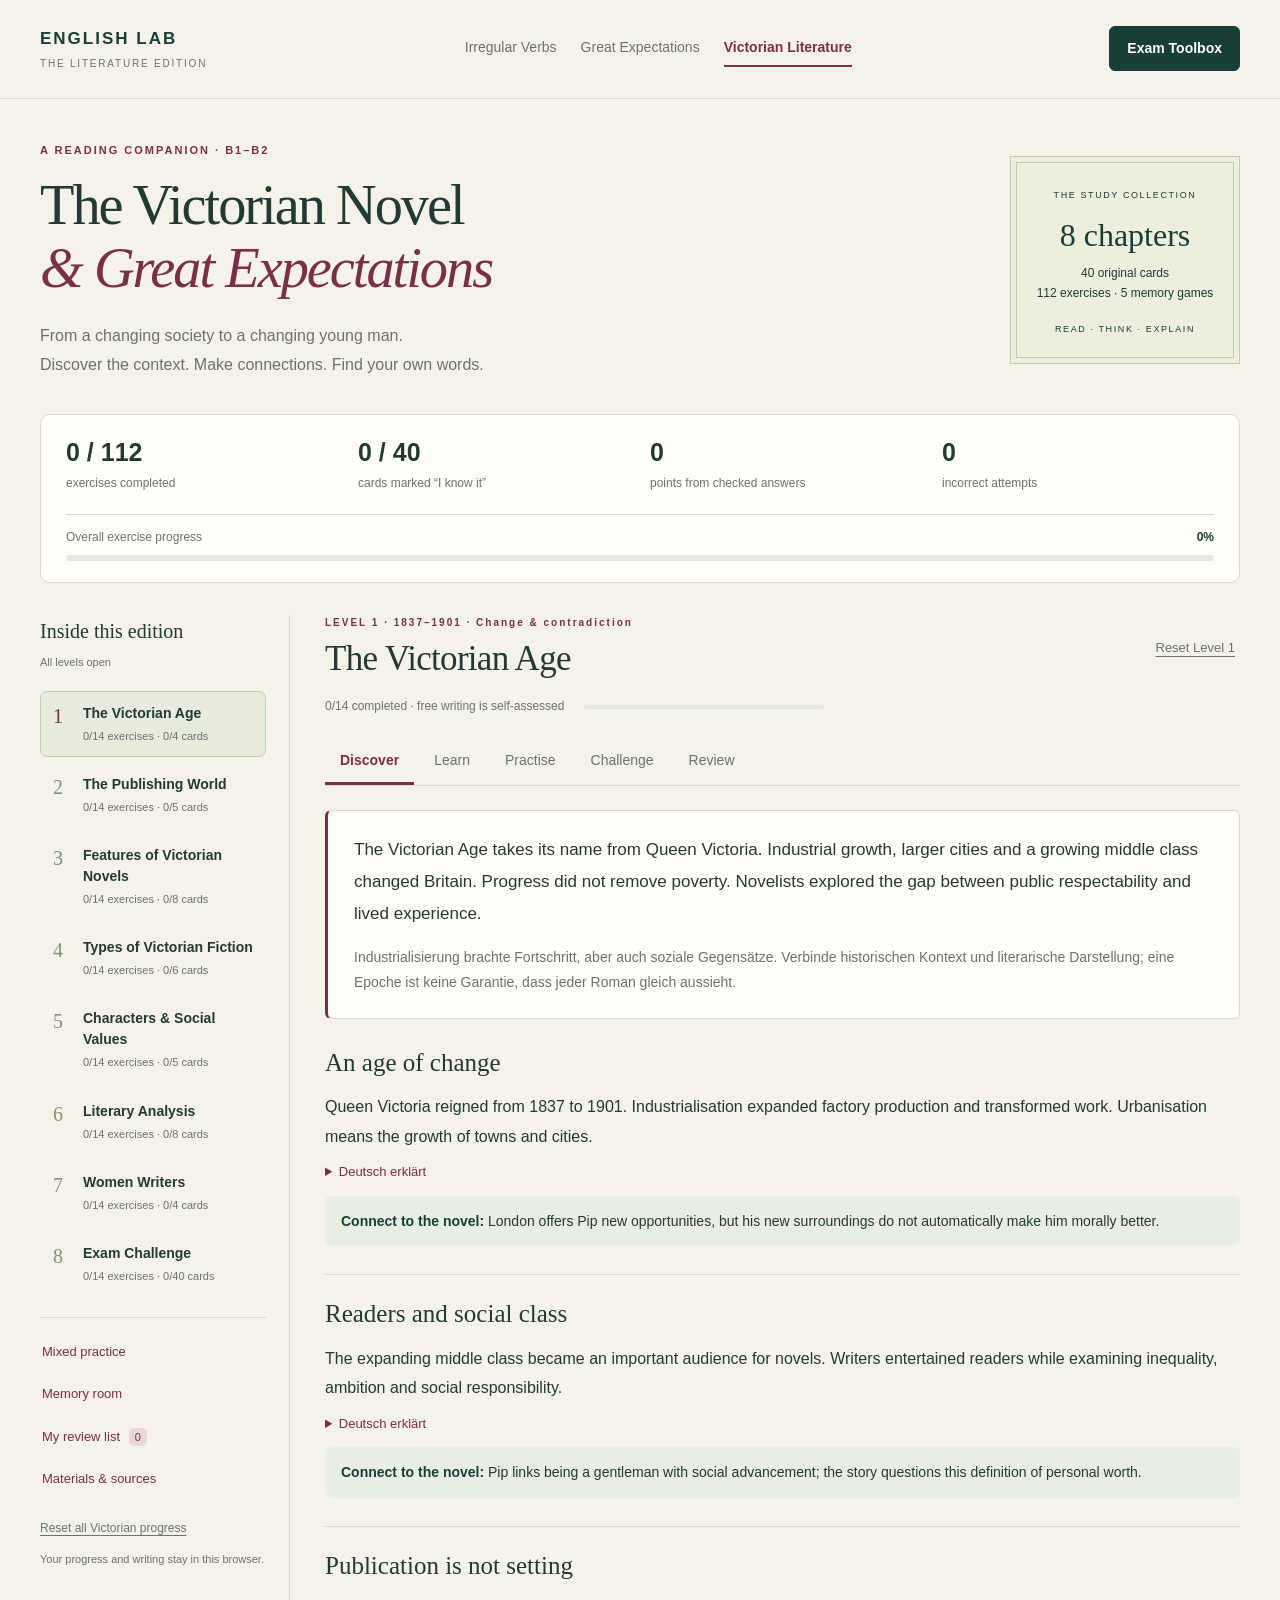
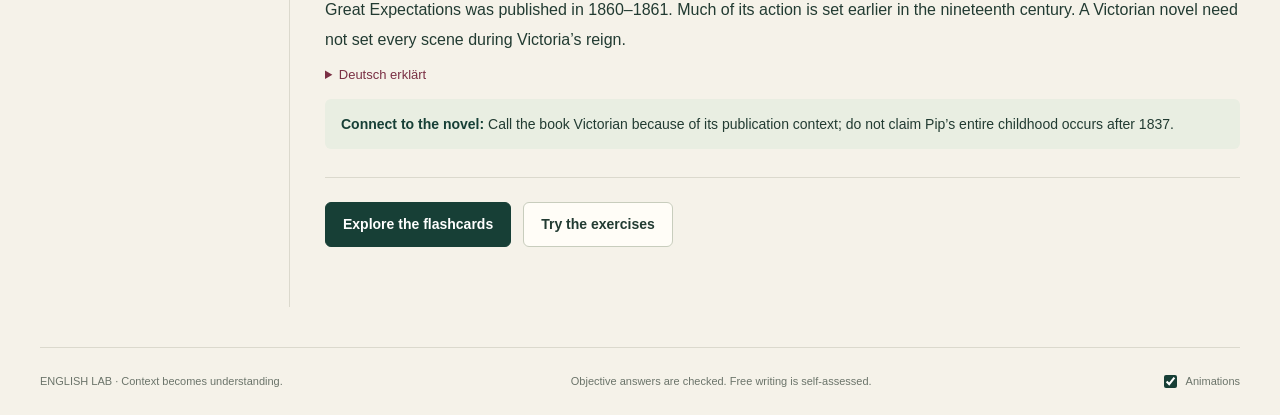
==== victorian/index.html @ fc2a8571 "Add Victorian literature chapter with original cards and 112 exam exercises" ====
<!doctype html>
<html lang="en"><head><meta charset="utf-8"><meta name="viewport" content="width=device-width,initial-scale=1"><meta name="theme-color" content="#173f36"><meta name="description" content="Eight interactive chapters on Victorian literature and Great Expectations: 40 supplied flashcards, 112 varied exercises, five memory games and an English exam toolbox."><title>The Victorian Novel & Great Expectations · English Lab</title><link rel="stylesheet" href="style.css?v=1"><script defer src="data/content.js?v=1"></script><script defer src="app.js?v=1"></script></head>
<body><header class="masthead"><a class="brand" href="../">ENGLISH LAB<span>THE LITERATURE EDITION</span></a><nav aria-label="Learning chapters"><a href="../">Irregular Verbs</a><a href="../great-expectations.html">Great Expectations</a><a href="./" aria-current="page">Victorian Literature</a></nav><button class="toolbox-button" data-action="toolbox">Exam Toolbox</button></header>
<main><section class="hero"><div><p class="eyebrow">A READING COMPANION · B1–B2</p><h1>The Victorian Novel<br><em>&amp; Great Expectations</em></h1><p class="lead">From a changing society to a changing young man.<br>Discover the context. Make connections. Find your own words.</p></div><div class="edition-stamp" aria-label="8 levels, 40 flashcards, 112 exercises"><span>THE STUDY COLLECTION</span><strong>8 chapters</strong><p>40 original cards<br>112 exercises · 5 memory games</p><span>READ · THINK · EXPLAIN</span></div></section>
<section class="dashboard" aria-label="Your learning progress"><div><strong id="total-complete">0 / 112</strong><span>exercises completed</span></div><div><strong id="known-cards">0 / 40</strong><span>cards marked “I know it”</span></div><div><strong id="points">0</strong><span>points from checked answers</span></div><div><strong id="mistakes">0</strong><span>incorrect attempts</span></div><div class="overall"><div><label for="overall-progress">Overall exercise progress</label><b id="overall-percent">0%</b></div><progress id="overall-progress" max="112" value="0">0 of 112</progress></div></section>
<div class="study-layout"><aside class="contents"><div class="contents-title"><h2>Inside this edition</h2><span>All levels open</span></div><div id="level-nav"></div><div class="side-actions"><button data-action="mixed">Mixed practice</button><button data-action="memory">Memory room</button><button data-action="review-all">My review list <span id="review-count">0</span></button><button data-action="sources">Materials & sources</button></div><button class="reset-link" data-action="reset-all">Reset all Victorian progress</button><p id="storage-note">Your progress and writing stay in this browser.</p></aside>
<section class="study-main" aria-label="Current learning activity"><div class="study-heading"><div><p id="level-kicker" class="eyebrow"></p><h2 id="level-title" tabindex="-1"></h2></div><button data-action="reset-level" id="reset-level" class="quiet">Reset this level</button></div><div class="level-progress"><span id="level-progress-text"></span><progress id="level-progress" max="14" value="0">0 of 14</progress></div><nav id="stage-nav" class="stages" aria-label="Learning steps"><button data-stage="discover">Discover</button><button data-stage="learn">Learn</button><button data-stage="practise">Practise</button><button data-stage="challenge">Challenge</button><button data-stage="review">Review</button></nav><div id="content"></div><p id="notice" class="notice" role="status" aria-live="polite"></p></section></div>
<footer><span>ENGLISH LAB · Context becomes understanding.</span><span>Objective answers are checked. Free writing is self-assessed.</span><label><input type="checkbox" id="animations" checked> Animations</label></footer></main>
<dialog id="toolbox-dialog" aria-labelledby="toolbox-title"><div class="dialog-top"><div><p class="eyebrow">YOUR ENGLISH EXAM TOOLBOX</p><h2 id="toolbox-title">Words to build on.</h2></div><button class="secondary" data-action="close-toolbox" autofocus>Back to learning</button></div><p>Use these starting points, then add your own evidence and explanation.</p><div id="toolbox-content"></div></dialog>
<dialog id="sources-dialog" aria-labelledby="sources-title"><div class="dialog-top"><h2 id="sources-title">Materials &amp; sources</h2><button class="secondary" data-action="close-sources" autofocus>Close</button></div><div id="sources-content"></div></dialog>
<dialog id="reset-dialog" aria-labelledby="reset-title" aria-describedby="reset-description"><h2 id="reset-title">Reset progress?</h2><p id="reset-description"></p><div class="dialog-actions"><button class="secondary" data-action="cancel-reset" autofocus>Keep learning</button><button class="danger" data-action="confirm-reset">Reset</button></div></dialog><div id="particles" aria-hidden="true"></div><noscript><p class="noscript">Please enable JavaScript to use the flashcards and exercises.</p></noscript></body></html>
---- victorian/style.css ----
:root{--ink:#223b32;--green:#173f36;--wine:#7a3044;--muted:#6b746a;--paper:#fffdf7;--ground:#f5f2e9;--line:#dbd9cd;--gold:#b68a52;--good:#2b6c4e;--bad:#9c3e50}*{box-sizing:border-box}body{margin:0;background:var(--ground);color:var(--ink);font:16px/1.65 -apple-system,BlinkMacSystemFont,'Segoe UI',sans-serif}button,input,select,textarea{font:inherit}button,summary{cursor:pointer}button{transition:background .15s,transform .15s}button:disabled{cursor:default;opacity:.5}button:hover:not(:disabled){filter:brightness(.96)}a{color:var(--wine)}button:focus-visible,a:focus-visible,summary:focus-visible{outline:3px solid #bf8b51;outline-offset:4px}input:focus,textarea:focus,select:focus{outline:2px solid #719b84;outline-offset:2px}[hidden]{display:none!important}.masthead{max-width:1440px;padding:25px 40px;margin:auto;display:flex;align-items:center;justify-content:space-between;gap:22px;border-bottom:1px solid var(--line)}.brand{text-decoration:none;color:var(--green);font-weight:850;font-size:17px;letter-spacing:2px}.brand span{display:block;font-size:10px;font-weight:500;letter-spacing:1.8px;margin-top:3px;color:var(--muted)}.masthead nav{display:flex;gap:24px;flex-wrap:wrap;font-size:13px}.masthead nav a{color:var(--muted);text-decoration:none;padding:6px 0}.masthead nav a[aria-current]{color:var(--wine);border-bottom:2px solid var(--wine);font-weight:650}.toolbox-button,.primary,.secondary,.danger{border-radius:6px;padding:11px 17px;font-size:14px;font-weight:650;line-height:1.5}.toolbox-button,.primary{background:var(--green);color:#fff;border:1px solid var(--green)}.toolbox-button{white-space:nowrap}.secondary{background:var(--paper);border:1px solid #c8cdbd;color:var(--ink)}.danger{background:var(--wine);border:1px solid var(--wine);color:white}.quiet{background:none;border:0;color:var(--muted);font-size:13px;padding:5px;text-decoration:underline;text-underline-offset:4px}main{max-width:1440px;padding:0 40px;margin:auto}.hero{display:flex;justify-content:space-between;align-items:center;gap:35px;padding:42px 0 35px}.eyebrow{font-size:11px;letter-spacing:2px;font-weight:750;margin:0 0 15px;color:var(--wine)}h1,h2,h3{font-family:Georgia,'Times New Roman',serif;font-weight:400}h1{font-size:clamp(42px,4.4vw,64px);letter-spacing:-2px;line-height:1.12;margin:0}h1 em{color:var(--wine);font-weight:400}.lead{color:var(--muted);font-size:16px;line-height:1.8;margin:22px 0 0}.edition-stamp{width:230px;flex-shrink:0;text-align:center;border:1px solid #c3c8b7;outline:1px solid #c3c8b7;outline-offset:-7px;padding:23px 15px;color:var(--green);background:#eeeede}.edition-stamp>span{font-size:9px;letter-spacing:1.6px}.edition-stamp strong{font-family:Georgia,serif;display:block;font-size:32px;font-weight:400;line-height:1.2;margin:10px 0}.edition-stamp p{font-size:12px;margin:10px 0}.dashboard{display:grid;grid-template-columns:repeat(4,1fr);gap:20px;background:var(--paper);border:1px solid var(--line);padding:21px 25px;border-radius:10px;margin-bottom:32px}.dashboard>div{display:flex;flex-direction:column}.dashboard strong{font-size:25px;line-height:1.3}.dashboard span{font-size:12px;color:var(--muted);margin-top:5px}.dashboard .overall{grid-column:1/-1;border-top:1px solid var(--line);padding-top:13px;gap:7px}.overall>div{display:flex;justify-content:space-between;font-size:12px;color:var(--muted)}.overall b{color:var(--green)}progress{appearance:none;width:100%;height:6px;border:0;border-radius:20px;overflow:hidden;background:#e6e7dd}progress::-webkit-progress-bar{background:#e6e7dd}progress::-webkit-progress-value{background:#51755d}progress::-moz-progress-bar{background:#51755d}.study-layout{display:grid;grid-template-columns:250px minmax(0,1fr);gap:35px}.contents{border-right:1px solid var(--line);padding-right:23px}.contents-title{margin-bottom:17px}.contents-title h2{font-size:20px;margin:0}.contents-title>span{font-size:11px;color:var(--muted)}#level-nav{display:flex;flex-direction:column;gap:5px}.level-button{border:1px solid transparent;background:transparent;border-radius:7px;padding:11px 12px;color:var(--ink);text-align:left;display:flex;gap:10px;align-items:start}.level-button .number{font-family:Georgia,serif;font-size:20px;color:#83927c;min-width:20px;line-height:1.3}.level-button .name{font-size:13px;line-height:1.5;font-weight:600;display:block}.level-button small{display:block;font-size:11px;color:var(--muted);font-weight:400;margin-top:3px}.level-button[aria-current]{border-color:#c1cbb9;background:#e7ecdf}.level-button[aria-current] .number{color:var(--wine)}.side-actions{border-top:1px solid var(--line);margin:20px 0 0;padding-top:16px;display:flex;flex-direction:column;gap:7px}.side-actions button{border:0;background:none;text-align:left;padding:7px 2px;color:var(--wine);font-size:13px}.side-actions span{display:inline-block;background:#ead8d8;padding:0 6px;border-radius:5px;font-size:11px;margin-left:5px}.reset-link{border:0;background:none;color:var(--muted);text-decoration:underline;text-underline-offset:3px;font-size:12px;padding:22px 0 0}#storage-note{font-size:11px;color:var(--muted);line-height:1.7;margin:10px 0}.study-heading{display:flex;justify-content:space-between;align-items:center;gap:15px}.study-heading .eyebrow{margin:0 0 6px;font-size:10px}.study-heading h2{font-size:35px;letter-spacing:-.7px;margin:0;line-height:1.25;outline:none}.level-progress{display:flex;align-items:center;gap:20px;margin:16px 0 22px;color:var(--muted);font-size:12px}.level-progress span{flex-shrink:0}.level-progress progress{max-width:240px;height:4px}.stages{display:flex;gap:5px;padding-bottom:0;border-bottom:1px solid var(--line);margin-bottom:24px;overflow-x:auto}.stages button{border:0;border-bottom:3px solid transparent;background:none;color:var(--muted);font-size:14px;padding:10px 15px;white-space:nowrap}.stages button[aria-current]{border-color:var(--wine);color:var(--wine);font-weight:700}#content{min-height:390px}.intro-box{border:1px solid var(--line);border-left:3px solid var(--wine);border-radius:6px;background:var(--paper);padding:23px 26px;margin-bottom:23px}.intro-box p{font-size:17px;line-height:1.9;margin:0}.german{font-size:14px!important;color:var(--muted);line-height:1.8!important;margin-top:14px!important}.lesson-sections{display:grid;gap:18px}.lesson-section{padding:0 0 18px;border-bottom:1px solid var(--line)}.lesson-section h3{font-size:25px;margin:0 0 9px}.lesson-section p{margin:0 0 10px;font-size:16px;line-height:1.85}.lesson-section details summary{font-size:13px;color:var(--wine)}.example{background:#e9eee2;border-radius:6px;padding:13px 16px;font-size:14px!important;line-height:1.75!important;margin-top:13px!important}.example b{color:var(--green)}.flow-actions{display:flex;gap:12px;flex-wrap:wrap;margin:24px 0 10px}.activity-top{display:flex;justify-content:space-between;align-items:center;gap:15px;margin-bottom:16px;font-size:13px;color:var(--muted);flex-wrap:wrap}.activity-top p{margin:0}.card{background:var(--paper);border:1px solid var(--line);border-radius:11px;padding:27px;box-shadow:0 4px 20px #28332505}.card h3{font-size:28px;line-height:1.4;margin:7px 0 22px}.card-label{color:var(--wine);font-size:10px;letter-spacing:1.7px;text-transform:uppercase;font-weight:750}.flash-front{min-height:85px}.flash-back{border-top:1px solid var(--line);margin-top:18px;padding-top:18px}.flash-back p{font-size:18px;line-height:1.9;margin:0 0 18px}.flash-actions{display:flex;gap:10px;align-items:center;flex-wrap:wrap;margin-top:22px}.flash-status{font-size:12px;color:var(--muted);margin-top:16px}.card-navigation{display:flex;justify-content:space-between;gap:12px;margin-top:17px}.counter{font-size:12px;color:var(--muted);align-self:center}.activity-help{font-size:13px;color:var(--muted);line-height:1.7}.activity-help strong{color:var(--wine)}fieldset{border:0;padding:0;margin:0 0 22px}legend{font-size:13px;font-weight:650;color:var(--muted);margin-bottom:10px}.option{display:flex;align-items:flex-start;gap:12px;border:1px solid var(--line);border-radius:7px;padding:12px 15px;margin-bottom:9px;font-size:16px;line-height:1.65;cursor:pointer}.option:hover{background:#eff1e7}.option:has(input:checked){background:#e8eedf;border-color:#7e9979}.option input{flex-shrink:0;width:17px;height:17px;margin:5px 0 0;accent-color:var(--green)}.option:has(input:disabled){cursor:default}.gap-sentence{font-size:21px;line-height:2.6;font-family:Georgia,serif}.gap-sentence input{width:190px;max-width:100%;font:17px -apple-system,BlinkMacSystemFont,'Segoe UI',sans-serif;vertical-align:baseline;text-align:center;border:0;border-bottom:2px solid #8f9f84;border-radius:5px 5px 0 0;background:#eef0e7;padding:8px;color:var(--green)}.field{display:block;font-size:13px;color:var(--muted);margin:15px 0 0}.field textarea,textarea.answer{display:block;width:100%;resize:vertical;min-height:130px;background:#fffefb;border:1px solid #bdc7b6;border-radius:7px;color:var(--ink);padding:13px 15px;font-size:16px;line-height:1.7;margin:9px 0 12px}.field textarea{min-height:75px}select{font-size:15px;line-height:1.6;max-width:100%;border:1px solid #b8c4b0;background:#fffefb;color:var(--ink);border-radius:6px;padding:9px 12px;appearance:auto}.match-row{display:grid;grid-template-columns:.8fr 1.5fr;gap:17px;align-items:center;padding:12px 0;border-bottom:1px solid var(--line)}.match-row label{font-size:15px;font-weight:600}.feedback:empty{display:none}.feedback{padding:17px 20px;background:#eef0e7;border:1px solid #d5dacb;border-radius:8px;margin:20px 0;font-size:14px;line-height:1.8}.feedback h4{font-size:16px;margin:0 0 7px}.feedback p{margin:7px 0}.feedback.good{background:#e7f2e5;border-color:#c4d7bd;color:#28543c}.feedback.wrong{background:#f7e9e9;border-color:#e6c4ca;color:#783447}.feedback ol{padding-left:20px}.self-note{color:var(--wine);font-size:13px;border-left:2px solid #a16874;padding-left:12px;margin-bottom:20px}.word-count{font-size:12px;color:var(--muted);text-align:right}.model{border-top:1px solid var(--line);padding-top:20px;margin-top:24px}.model>h4{font-family:Georgia,serif;font-size:23px;font-weight:400;margin:0 0 12px}.model>p{font-size:16px;line-height:1.9}.checklist{margin-top:20px}.checklist label{display:flex;gap:10px;font-size:14px;margin:10px 0;line-height:1.6}.checklist input{margin-top:5px;accent-color:var(--green);flex-shrink:0}.sentence-answer{min-height:90px;background:#edf0e6;border:1px dashed #a8b697;border-radius:7px;padding:15px;display:flex;align-content:flex-start;gap:7px;flex-wrap:wrap;margin:0 0 16px}.sentence-answer .placeholder{font-size:14px;color:var(--muted)}.chunk{border:1px solid #c1c9b6;background:#fffef7;color:var(--ink);padding:8px 12px;font-size:15px;border-radius:6px}.chunk.selected{background:#dce6d2}.chunk-pool{display:flex;flex-wrap:wrap;gap:8px;margin-bottom:15px}.question-dots{display:flex;gap:5px;flex-wrap:wrap;margin:20px 0}.question-dots button{min-width:29px;height:29px;background:var(--paper);border:1px solid var(--line);border-radius:5px;font-size:11px;color:var(--muted)}.question-dots button.done{background:#dfead8;color:var(--green)}.question-dots button.retry{background:#f0dfe1;color:var(--wine)}.question-dots button[aria-current]{outline:2px solid var(--green);outline-offset:1px}.empty{text-align:center;padding:38px 25px;background:var(--paper);border:1px solid var(--line);border-radius:10px}.empty h3{font-size:29px;margin:0 0 13px}.empty p{font-size:15px;color:var(--muted)}.review-switch{display:flex;gap:10px;flex-wrap:wrap;margin-bottom:18px}.review-switch button[aria-pressed=true]{background:var(--green);color:white}.memory-tools{display:flex;gap:15px;justify-content:space-between;align-items:center;flex-wrap:wrap;margin-bottom:20px}.memory-tools label{font-size:13px;color:var(--muted)}.memory-tools select{display:block;margin-top:5px}.memory-meta{font-size:13px;color:var(--muted);margin-bottom:15px}.memory-message{min-height:55px;font-size:14px;color:var(--muted);margin-bottom:15px}.memory-message .secondary{margin-top:10px}.memory-board{display:grid;grid-template-columns:repeat(4,minmax(0,1fr));gap:11px}.memory-card{min-height:140px;padding:14px 10px;border:1px solid #244c3f;border-radius:8px;background:var(--green);color:#e7ead9;font:15px/1.6 -apple-system,BlinkMacSystemFont,'Segoe UI',sans-serif;overflow-wrap:anywhere}.memory-card .ornament{font:30px Georgia,serif;opacity:.7}.memory-card.open{background:var(--paper);color:var(--ink);border-color:#9eb18e}.memory-card.found{background:#dde9d2;color:#315633;border-color:#bdcdaf;opacity:1}.memory-card.wrong{background:#f2e0e3;color:var(--wine);border-color:#d5a6b3}.notice{font-size:13px;color:var(--wine);margin:20px 0;min-height:20px}dialog{color:var(--ink);background:var(--paper);border:1px solid #bbc4af;border-radius:12px;width:calc(100% - 32px);max-width:850px;max-height:88vh;overflow-y:auto;padding:28px;box-shadow:0 25px 100px #15342740}dialog::backdrop{background:#152e25b0;backdrop-filter:blur(3px)}dialog h2{font-size:34px;margin:0}.dialog-top{display:flex;align-items:start;justify-content:space-between;gap:20px;margin-bottom:20px}.dialog-top .eyebrow{margin-bottom:8px}.dialog-actions{display:flex;justify-content:flex-end;gap:15px;margin-top:24px}.phrase{padding:16px 0;border-bottom:1px solid var(--line)}.phrase p{margin:0}.phrase .german{margin-top:7px!important}.toolbox-model{padding:24px;background:#ecf0e2;border-radius:8px;margin-top:25px}.toolbox-model h3{font-size:26px;line-height:1.3;margin:0 0 15px}.toolbox-model p{line-height:1.9}.source-item{padding:15px 0;border-bottom:1px solid var(--line)}.source-item p{font-size:14px;color:var(--muted);margin:8px 0}.source-item b{font-size:15px}footer{display:flex;align-items:center;justify-content:space-between;gap:18px;flex-wrap:wrap;border-top:1px solid var(--line);padding:24px 0;margin-top:40px;font-size:11px;color:var(--muted)}footer label{display:flex;gap:6px;align-items:center}footer input{accent-color:var(--green)}.noscript{padding:25px}#particles{position:fixed;inset:0;overflow:hidden;pointer-events:none;z-index:20}.particle{position:absolute;color:#dc3550;font:28px Arial,sans-serif;animation:fly 1.2s ease-out forwards}.particle.skull{color:#314b3d}@keyframes fly{0%{opacity:0;transform:translate(-50%,-50%) scale(.5)}15%{opacity:1}100%{opacity:0;transform:translate(calc(-50% + var(--dx)),calc(-50% + var(--dy))) rotate(var(--r))}}.sr-only{position:absolute;width:1px;height:1px;padding:0;margin:-1px;overflow:hidden;clip:rect(0,0,0,0);white-space:nowrap;border:0}@media(max-width:1150px){.masthead{padding:22px 25px;flex-wrap:wrap}main{padding:0 25px}.masthead nav{gap:18px}.study-layout{grid-template-columns:210px minmax(0,1fr);gap:24px}.contents{padding-right:17px}.edition-stamp{width:195px}.card{padding:23px}.stages button{padding:10px 11px}}@media(max-width:820px){.hero{padding:30px 0}.edition-stamp{display:none}h1{font-size:46px}.study-layout{grid-template-columns:1fr;gap:25px}.contents{border-right:0;padding-right:0}.contents-title{display:flex;justify-content:space-between;align-items:center;margin-bottom:12px}#level-nav{display:grid;grid-template-columns:repeat(4,minmax(0,1fr));gap:6px}.level-button{border-color:var(--line);background:#fffaf2;padding:10px;gap:6px}.level-button .number{font-size:17px;min-width:13px}.level-button .name{font-size:11px}.level-button small{font-size:9px}.side-actions{flex-direction:row;flex-wrap:wrap;gap:9px 18px;margin-top:15px;padding-top:12px}.side-actions button{font-size:12px}.reset-link{padding-top:12px;font-size:11px}#storage-note{display:inline;margin-left:15px;font-size:10px}.dashboard{gap:18px 12px;padding:18px;margin-bottom:25px}.dashboard strong{font-size:22px}.dashboard span{font-size:10px}.study-heading h2{font-size:31px}.memory-board{grid-template-columns:repeat(4,minmax(0,1fr))}}@media(max-width:560px){.masthead{gap:13px;padding:18px}.masthead .brand{font-size:14px}.brand span{font-size:8px}.toolbox-button{padding:8px 10px;font-size:12px}.masthead nav{order:3;width:100%;font-size:11px;gap:14px}main{padding:0 18px}h1{font-size:38px;letter-spacing:-1.5px}.eyebrow{font-size:9px}.lead{font-size:14px;margin-top:17px}.dashboard{grid-template-columns:repeat(2,1fr);gap:14px}.dashboard strong{font-size:23px}.dashboard span{font-size:10px}#level-nav{grid-template-columns:repeat(2,minmax(0,1fr))}.level-button .name{font-size:12px}.level-button small{font-size:10px}.contents-title h2{font-size:19px}.study-heading{align-items:start}.study-heading h2{font-size:28px}.study-heading .quiet{font-size:11px;flex-shrink:0}.level-progress{font-size:11px;gap:12px}.level-progress span{flex-shrink:1}.stages{gap:0}.stages button{font-size:12px;padding:9px 10px}.card{padding:20px}.card h3{font-size:25px}.intro-box{padding:18px}.intro-box p{font-size:16px}.german{font-size:13px!important}.lesson-section h3{font-size:23px}.lesson-section p{font-size:15px}.flash-back p{font-size:16px}.option{font-size:15px;padding:11px}.match-row{grid-template-columns:1fr;gap:7px}.match-row select{width:100%;font-size:14px}.memory-board{grid-template-columns:repeat(3,minmax(0,1fr));gap:8px}.memory-card{min-height:140px;font-size:13px;padding:10px 8px}.dialog-top{flex-direction:column}.dialog-top h2{font-size:29px}.dialog-actions{gap:10px}.dialog-actions button{font-size:12px}.gap-sentence{font-size:20px}.sentence-answer{padding:12px}.chunk{font-size:13px}footer{font-size:10px;gap:10px}}@media(max-width:360px){.memory-board{grid-template-columns:repeat(2,minmax(0,1fr))}h1{font-size:33px}}@media(prefers-reduced-motion:reduce){button{transition:none}.particle{display:none;animation:none}}
/* Keep the chapter navigation readable on narrow screens. */
.level-button .name{font-size:14px}.masthead nav{font-size:14px}.stages button{font-size:14px}
@media(max-width:820px){#level-nav{grid-template-columns:repeat(2,minmax(0,1fr))}.level-button .name{font-size:14px}.level-button small{font-size:11px}.level-button .number{font-size:19px}.side-actions button{font-size:14px}}
@media(max-width:560px){.masthead nav{font-size:14px;gap:8px 16px}.stages button{font-size:14px}.level-button .name{font-size:14px}}
.study-layout>*,.study-heading>div,.level-button>span:last-child{min-width:0}.level-progress progress{min-width:0;flex:1}.level-button .name{overflow-wrap:anywhere}
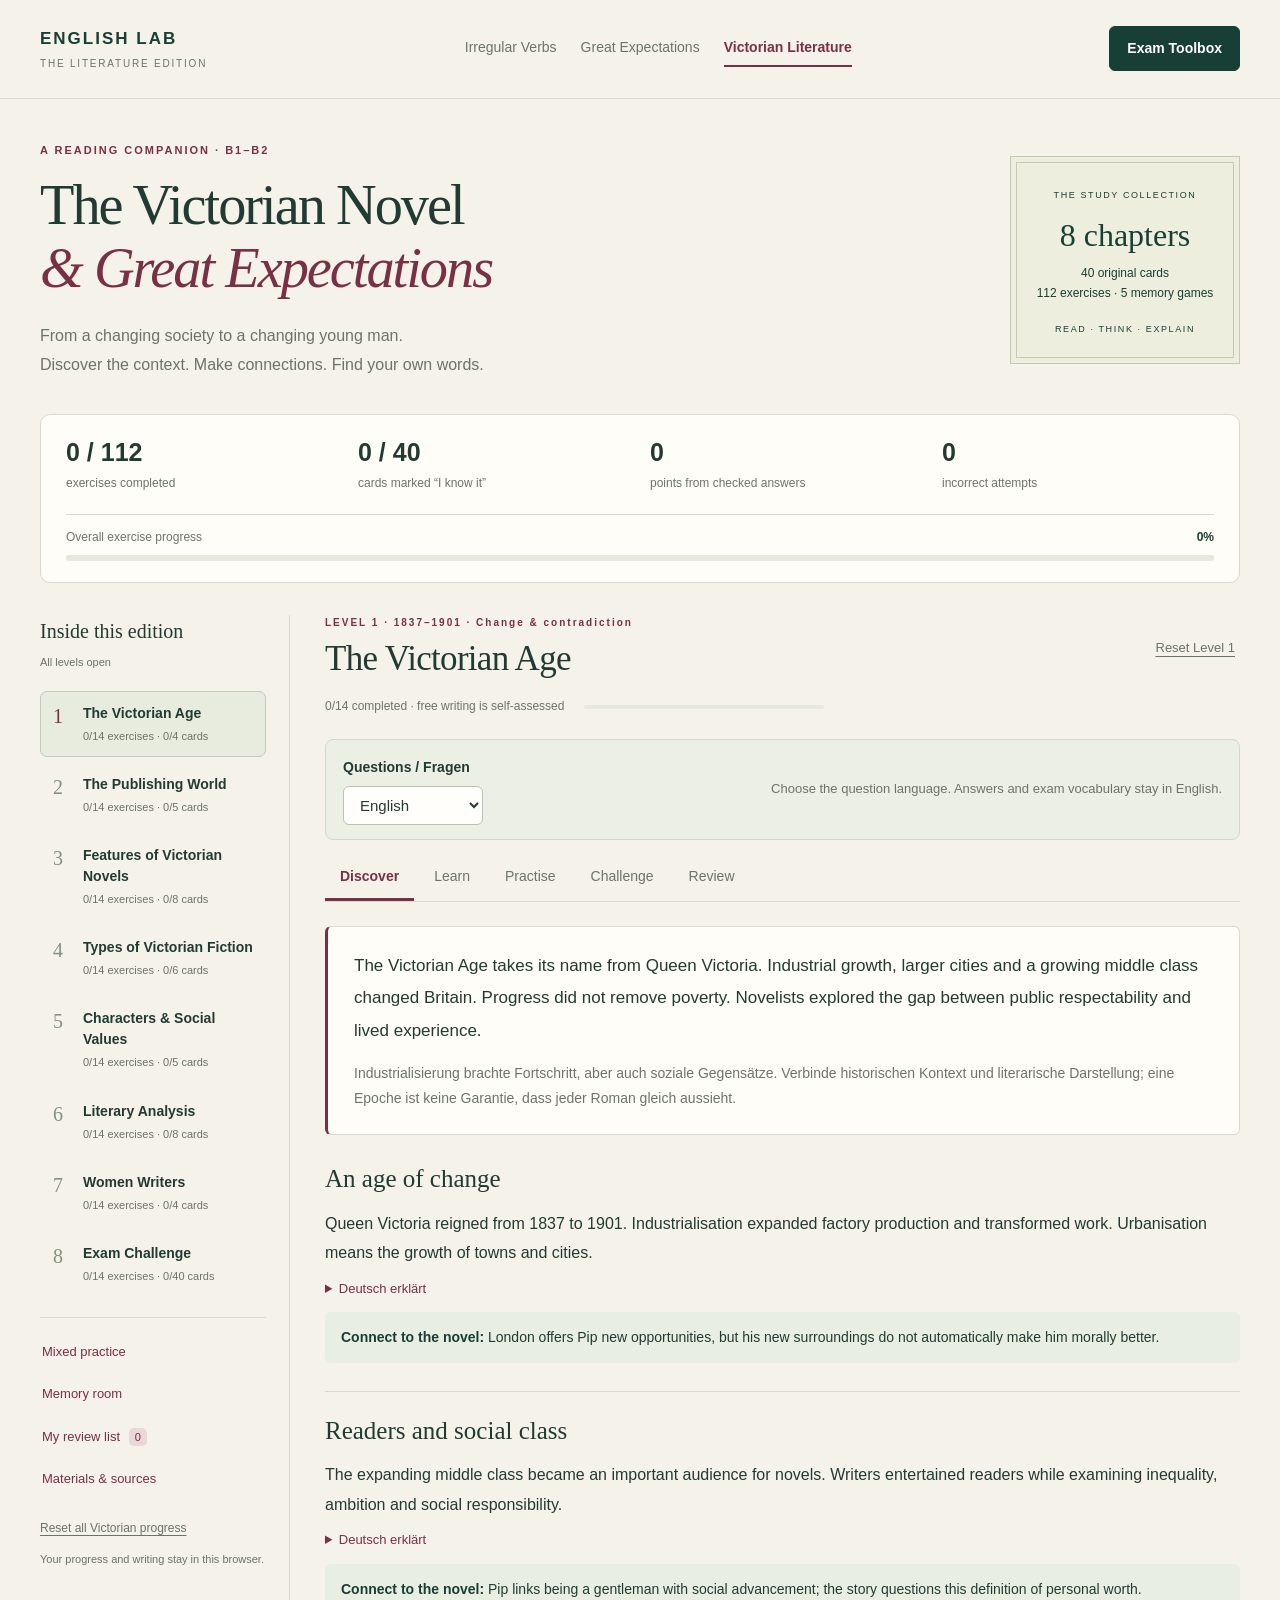
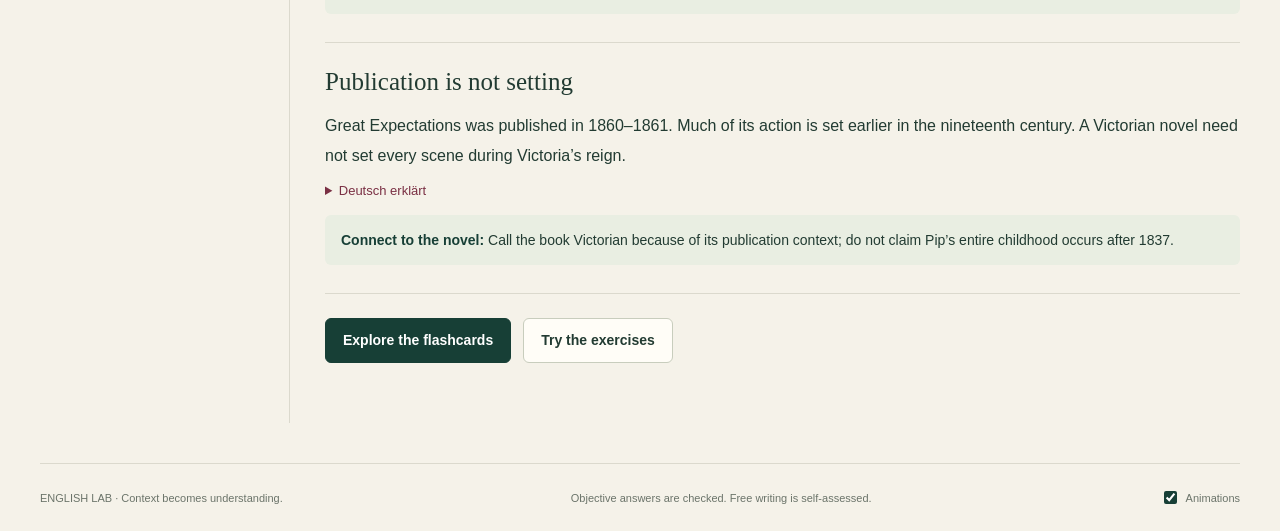
==== commit b2ee40e2: "Add German question mode for all 112 exercises and 40 flashcards" ====
--- a/victorian/index.html
+++ b/victorian/index.html
@@ -1,10 +1,10 @@
 <!doctype html>
-<html lang="en"><head><meta charset="utf-8"><meta name="viewport" content="width=device-width,initial-scale=1"><meta name="theme-color" content="#173f36"><meta name="description" content="Eight interactive chapters on Victorian literature and Great Expectations: 40 supplied flashcards, 112 varied exercises, five memory games and an English exam toolbox."><title>The Victorian Novel & Great Expectations · English Lab</title><link rel="stylesheet" href="style.css?v=1"><script defer src="data/content.js?v=1"></script><script defer src="app.js?v=1"></script></head>
+<html lang="en"><head><meta charset="utf-8"><meta name="viewport" content="width=device-width,initial-scale=1"><meta name="theme-color" content="#173f36"><meta name="description" content="Eight interactive chapters on Victorian literature and Great Expectations: 40 supplied flashcards, 112 varied exercises, five memory games and an English exam toolbox."><title>The Victorian Novel & Great Expectations · English Lab</title><link rel="stylesheet" href="style.css?v=2"><script defer src="data/content.js?v=1"></script><script defer src="data/translations-de.js?v=1"></script><script defer src="app.js?v=2"></script></head>
 <body><header class="masthead"><a class="brand" href="../">ENGLISH LAB<span>THE LITERATURE EDITION</span></a><nav aria-label="Learning chapters"><a href="../">Irregular Verbs</a><a href="../great-expectations.html">Great Expectations</a><a href="./" aria-current="page">Victorian Literature</a></nav><button class="toolbox-button" data-action="toolbox">Exam Toolbox</button></header>
 <main><section class="hero"><div><p class="eyebrow">A READING COMPANION · B1–B2</p><h1>The Victorian Novel<br><em>&amp; Great Expectations</em></h1><p class="lead">From a changing society to a changing young man.<br>Discover the context. Make connections. Find your own words.</p></div><div class="edition-stamp" aria-label="8 levels, 40 flashcards, 112 exercises"><span>THE STUDY COLLECTION</span><strong>8 chapters</strong><p>40 original cards<br>112 exercises · 5 memory games</p><span>READ · THINK · EXPLAIN</span></div></section>
 <section class="dashboard" aria-label="Your learning progress"><div><strong id="total-complete">0 / 112</strong><span>exercises completed</span></div><div><strong id="known-cards">0 / 40</strong><span>cards marked “I know it”</span></div><div><strong id="points">0</strong><span>points from checked answers</span></div><div><strong id="mistakes">0</strong><span>incorrect attempts</span></div><div class="overall"><div><label for="overall-progress">Overall exercise progress</label><b id="overall-percent">0%</b></div><progress id="overall-progress" max="112" value="0">0 of 112</progress></div></section>
 <div class="study-layout"><aside class="contents"><div class="contents-title"><h2>Inside this edition</h2><span>All levels open</span></div><div id="level-nav"></div><div class="side-actions"><button data-action="mixed">Mixed practice</button><button data-action="memory">Memory room</button><button data-action="review-all">My review list <span id="review-count">0</span></button><button data-action="sources">Materials & sources</button></div><button class="reset-link" data-action="reset-all">Reset all Victorian progress</button><p id="storage-note">Your progress and writing stay in this browser.</p></aside>
-<section class="study-main" aria-label="Current learning activity"><div class="study-heading"><div><p id="level-kicker" class="eyebrow"></p><h2 id="level-title" tabindex="-1"></h2></div><button data-action="reset-level" id="reset-level" class="quiet">Reset this level</button></div><div class="level-progress"><span id="level-progress-text"></span><progress id="level-progress" max="14" value="0">0 of 14</progress></div><nav id="stage-nav" class="stages" aria-label="Learning steps"><button data-stage="discover">Discover</button><button data-stage="learn">Learn</button><button data-stage="practise">Practise</button><button data-stage="challenge">Challenge</button><button data-stage="review">Review</button></nav><div id="content"></div><p id="notice" class="notice" role="status" aria-live="polite"></p></section></div>
+<section class="study-main" aria-label="Current learning activity"><div class="study-heading"><div><p id="level-kicker" class="eyebrow"></p><h2 id="level-title" tabindex="-1"></h2></div><button data-action="reset-level" id="reset-level" class="quiet">Reset this level</button></div><div class="level-progress"><span id="level-progress-text"></span><progress id="level-progress" max="14" value="0">0 of 14</progress></div><section class="question-language"><div><label for="question-language">Questions / Fragen</label><select id="question-language" aria-describedby="question-language-note"><option value="en">English</option><option value="de">Deutsch</option></select></div><p id="question-language-note">Choose the question language. Answers and exam vocabulary stay in English.</p></section><nav id="stage-nav" class="stages" aria-label="Learning steps"><button data-stage="discover">Discover</button><button data-stage="learn">Learn</button><button data-stage="practise">Practise</button><button data-stage="challenge">Challenge</button><button data-stage="review">Review</button></nav><div id="content"></div><p id="notice" class="notice" role="status" aria-live="polite"></p></section></div>
 <footer><span>ENGLISH LAB · Context becomes understanding.</span><span>Objective answers are checked. Free writing is self-assessed.</span><label><input type="checkbox" id="animations" checked> Animations</label></footer></main>
 <dialog id="toolbox-dialog" aria-labelledby="toolbox-title"><div class="dialog-top"><div><p class="eyebrow">YOUR ENGLISH EXAM TOOLBOX</p><h2 id="toolbox-title">Words to build on.</h2></div><button class="secondary" data-action="close-toolbox" autofocus>Back to learning</button></div><p>Use these starting points, then add your own evidence and explanation.</p><div id="toolbox-content"></div></dialog>
 <dialog id="sources-dialog" aria-labelledby="sources-title"><div class="dialog-top"><h2 id="sources-title">Materials &amp; sources</h2><button class="secondary" data-action="close-sources" autofocus>Close</button></div><div id="sources-content"></div></dialog>
--- a/victorian/style.css
+++ b/victorian/style.css
@@ -4,3 +4,5 @@
 @media(max-width:820px){#level-nav{grid-template-columns:repeat(2,minmax(0,1fr))}.level-button .name{font-size:14px}.level-button small{font-size:11px}.level-button .number{font-size:19px}.side-actions button{font-size:14px}}
 @media(max-width:560px){.masthead nav{font-size:14px;gap:8px 16px}.stages button{font-size:14px}.level-button .name{font-size:14px}}
 .study-layout>*,.study-heading>div,.level-button>span:last-child{min-width:0}.level-progress progress{min-width:0;flex:1}.level-button .name{overflow-wrap:anywhere}
+
+.question-language{display:flex;align-items:center;gap:20px;justify-content:space-between;background:#ecefe4;border:1px solid #d1d8c5;border-radius:8px;padding:14px 17px;margin:0 0 15px}.question-language label{font-size:14px;font-weight:650;flex-shrink:0}.question-language select{display:block;min-width:140px;margin-top:6px}.question-language p{font-size:13px;color:var(--muted);margin:0;max-width:480px;line-height:1.7}@media(max-width:560px){.question-language{align-items:flex-start;flex-direction:column;gap:10px}.question-language select{min-width:160px}}
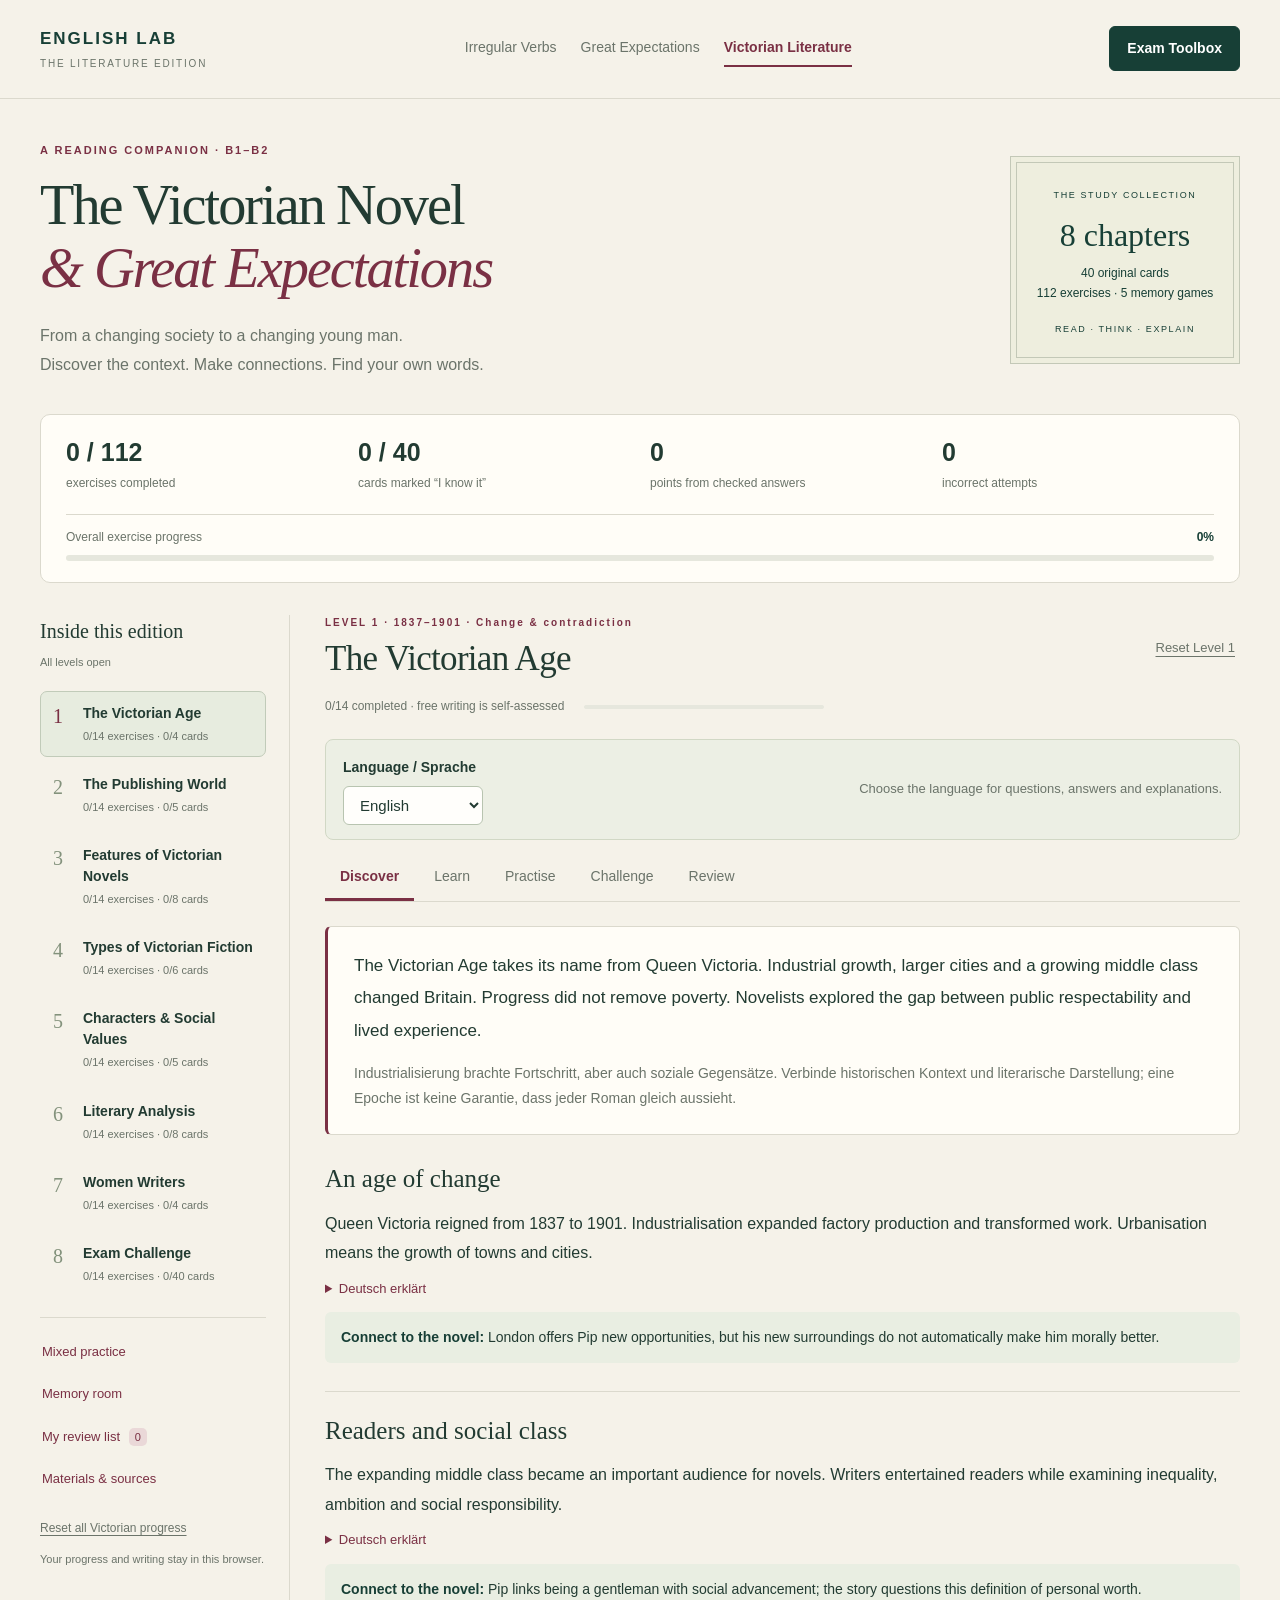
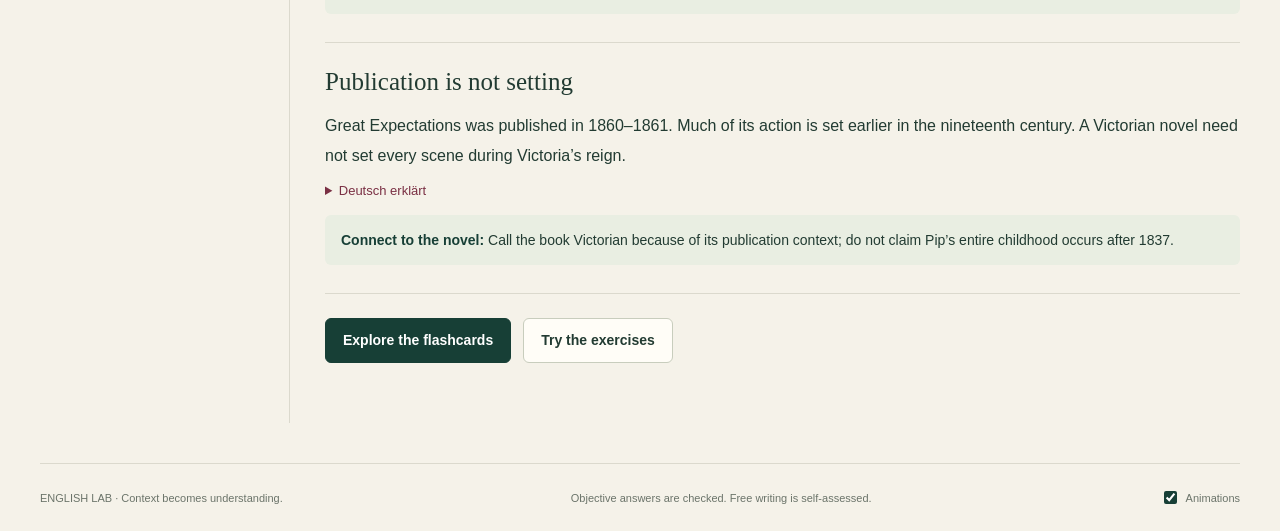
==== commit 01906521: "Translate answers explanations models and learning content into German" ====
--- a/victorian/index.html
+++ b/victorian/index.html
@@ -1,11 +1,11 @@
 <!doctype html>
-<html lang="en"><head><meta charset="utf-8"><meta name="viewport" content="width=device-width,initial-scale=1"><meta name="theme-color" content="#173f36"><meta name="description" content="Eight interactive chapters on Victorian literature and Great Expectations: 40 supplied flashcards, 112 varied exercises, five memory games and an English exam toolbox."><title>The Victorian Novel & Great Expectations · English Lab</title><link rel="stylesheet" href="style.css?v=2"><script defer src="data/content.js?v=1"></script><script defer src="data/translations-de.js?v=1"></script><script defer src="app.js?v=2"></script></head>
-<body><header class="masthead"><a class="brand" href="../">ENGLISH LAB<span>THE LITERATURE EDITION</span></a><nav aria-label="Learning chapters"><a href="../">Irregular Verbs</a><a href="../great-expectations.html">Great Expectations</a><a href="./" aria-current="page">Victorian Literature</a></nav><button class="toolbox-button" data-action="toolbox">Exam Toolbox</button></header>
-<main><section class="hero"><div><p class="eyebrow">A READING COMPANION · B1–B2</p><h1>The Victorian Novel<br><em>&amp; Great Expectations</em></h1><p class="lead">From a changing society to a changing young man.<br>Discover the context. Make connections. Find your own words.</p></div><div class="edition-stamp" aria-label="8 levels, 40 flashcards, 112 exercises"><span>THE STUDY COLLECTION</span><strong>8 chapters</strong><p>40 original cards<br>112 exercises · 5 memory games</p><span>READ · THINK · EXPLAIN</span></div></section>
-<section class="dashboard" aria-label="Your learning progress"><div><strong id="total-complete">0 / 112</strong><span>exercises completed</span></div><div><strong id="known-cards">0 / 40</strong><span>cards marked “I know it”</span></div><div><strong id="points">0</strong><span>points from checked answers</span></div><div><strong id="mistakes">0</strong><span>incorrect attempts</span></div><div class="overall"><div><label for="overall-progress">Overall exercise progress</label><b id="overall-percent">0%</b></div><progress id="overall-progress" max="112" value="0">0 of 112</progress></div></section>
-<div class="study-layout"><aside class="contents"><div class="contents-title"><h2>Inside this edition</h2><span>All levels open</span></div><div id="level-nav"></div><div class="side-actions"><button data-action="mixed">Mixed practice</button><button data-action="memory">Memory room</button><button data-action="review-all">My review list <span id="review-count">0</span></button><button data-action="sources">Materials & sources</button></div><button class="reset-link" data-action="reset-all">Reset all Victorian progress</button><p id="storage-note">Your progress and writing stay in this browser.</p></aside>
-<section class="study-main" aria-label="Current learning activity"><div class="study-heading"><div><p id="level-kicker" class="eyebrow"></p><h2 id="level-title" tabindex="-1"></h2></div><button data-action="reset-level" id="reset-level" class="quiet">Reset this level</button></div><div class="level-progress"><span id="level-progress-text"></span><progress id="level-progress" max="14" value="0">0 of 14</progress></div><section class="question-language"><div><label for="question-language">Questions / Fragen</label><select id="question-language" aria-describedby="question-language-note"><option value="en">English</option><option value="de">Deutsch</option></select></div><p id="question-language-note">Choose the question language. Answers and exam vocabulary stay in English.</p></section><nav id="stage-nav" class="stages" aria-label="Learning steps"><button data-stage="discover">Discover</button><button data-stage="learn">Learn</button><button data-stage="practise">Practise</button><button data-stage="challenge">Challenge</button><button data-stage="review">Review</button></nav><div id="content"></div><p id="notice" class="notice" role="status" aria-live="polite"></p></section></div>
-<footer><span>ENGLISH LAB · Context becomes understanding.</span><span>Objective answers are checked. Free writing is self-assessed.</span><label><input type="checkbox" id="animations" checked> Animations</label></footer></main>
-<dialog id="toolbox-dialog" aria-labelledby="toolbox-title"><div class="dialog-top"><div><p class="eyebrow">YOUR ENGLISH EXAM TOOLBOX</p><h2 id="toolbox-title">Words to build on.</h2></div><button class="secondary" data-action="close-toolbox" autofocus>Back to learning</button></div><p>Use these starting points, then add your own evidence and explanation.</p><div id="toolbox-content"></div></dialog>
-<dialog id="sources-dialog" aria-labelledby="sources-title"><div class="dialog-top"><h2 id="sources-title">Materials &amp; sources</h2><button class="secondary" data-action="close-sources" autofocus>Close</button></div><div id="sources-content"></div></dialog>
-<dialog id="reset-dialog" aria-labelledby="reset-title" aria-describedby="reset-description"><h2 id="reset-title">Reset progress?</h2><p id="reset-description"></p><div class="dialog-actions"><button class="secondary" data-action="cancel-reset" autofocus>Keep learning</button><button class="danger" data-action="confirm-reset">Reset</button></div></dialog><div id="particles" aria-hidden="true"></div><noscript><p class="noscript">Please enable JavaScript to use the flashcards and exercises.</p></noscript></body></html>
+<html lang="en"><head><meta charset="utf-8"><meta name="viewport" content="width=device-width,initial-scale=1"><meta name="theme-color" content="#173f36"><meta name="description" content="Eight interactive chapters on Victorian literature and Great Expectations: 40 supplied flashcards, 112 varied exercises, five memory games and an English exam toolbox."><title>The Victorian Novel & Great Expectations · English Lab</title><link rel="stylesheet" href="style.css?v=3"><script defer src="data/content.js?v=1"></script><script defer src="data/translations-de.js?v=2"></script><script defer src="app.js?v=3"></script></head>
+<body><header class="masthead"><a class="brand" href="../">ENGLISH LAB<span>THE LITERATURE EDITION</span></a><nav aria-label="Learning chapters"><a href="../">Irregular Verbs</a><a href="../great-expectations.html">Great Expectations</a><a href="./" aria-current="page">Victorian Literature</a></nav><button class="toolbox-button" data-action="toolbox" data-ui-en="Exam Toolbox" data-ui-de="Prüfungs-Toolbox">Exam Toolbox</button></header>
+<main><section class="hero"><div><p class="eyebrow">A READING COMPANION · B1–B2</p><h1>The Victorian Novel<br><em>&amp; Great Expectations</em></h1><p class="lead"><span data-ui-en="From a changing society to a changing young man." data-ui-de="Von einer Gesellschaft im Wandel zu einem jungen Menschen im Wandel.">From a changing society to a changing young man.</span><br><span data-ui-en="Discover the context. Make connections. Find your own words." data-ui-de="Entdecke den Kontext. Erkenne Zusammenhänge. Finde eigene Worte.">Discover the context. Make connections. Find your own words.</span></p></div><div class="edition-stamp" aria-label="8 levels, 40 flashcards, 112 exercises"><span>THE STUDY COLLECTION</span><strong>8 chapters</strong><p>40 original cards<br>112 exercises · 5 memory games</p><span>READ · THINK · EXPLAIN</span></div></section>
+<section class="dashboard" aria-label="Your learning progress"><div><strong id="total-complete">0 / 112</strong><span data-ui-en="exercises completed" data-ui-de="abgeschlossene Aufgaben">exercises completed</span></div><div><strong id="known-cards">0 / 40</strong><span data-ui-en="cards marked “I know it”" data-ui-de="als verstanden markierte Karten">cards marked “I know it”</span></div><div><strong id="points">0</strong><span data-ui-en="points from checked answers" data-ui-de="Punkte aus geprüften Antworten">points from checked answers</span></div><div><strong id="mistakes">0</strong><span data-ui-en="incorrect attempts" data-ui-de="fehlerhafte Versuche">incorrect attempts</span></div><div class="overall"><div><label for="overall-progress" data-ui-en="Overall exercise progress" data-ui-de="Gesamter Aufgabenfortschritt">Overall exercise progress</label><b id="overall-percent">0%</b></div><progress id="overall-progress" max="112" value="0">0 of 112</progress></div></section>
+<div class="study-layout"><aside class="contents"><div class="contents-title"><h2 data-ui-en="Inside this edition" data-ui-de="In diesem Kapitel">Inside this edition</h2><span data-ui-en="All levels open" data-ui-de="Alle Levels frei zugänglich">All levels open</span></div><div id="level-nav"></div><div class="side-actions"><button data-action="mixed">Mixed practice</button><button data-action="memory">Memory room</button><button data-action="review-all">My review list <span id="review-count">0</span></button><button data-action="sources">Materials & sources</button></div><button class="reset-link" data-action="reset-all">Reset all Victorian progress</button><p id="storage-note">Your progress and writing stay in this browser.</p></aside>
+<section class="study-main" aria-label="Current learning activity"><div class="study-heading"><div><p id="level-kicker" class="eyebrow"></p><h2 id="level-title" tabindex="-1"></h2></div><button data-action="reset-level" id="reset-level" class="quiet">Reset this level</button></div><div class="level-progress"><span id="level-progress-text"></span><progress id="level-progress" max="14" value="0">0 of 14</progress></div><section class="question-language"><div><label id="question-language-label" for="question-language">Language / Sprache</label><select id="question-language" aria-describedby="question-language-note"><option value="en">English</option><option value="de">Deutsch</option></select></div><p id="question-language-note">Choose the language for questions, answers and explanations.</p></section><nav id="stage-nav" class="stages" aria-label="Learning steps"><button data-stage="discover">Discover</button><button data-stage="learn">Learn</button><button data-stage="practise">Practise</button><button data-stage="challenge">Challenge</button><button data-stage="review">Review</button></nav><div id="content"></div><p id="notice" class="notice" role="status" aria-live="polite"></p></section></div>
+<footer><span data-ui-en="ENGLISH LAB · Context becomes understanding." data-ui-de="ENGLISH LAB · Aus Kontext wird Verständnis.">ENGLISH LAB · Context becomes understanding.</span><span data-ui-en="Objective answers are checked. Free writing is self-assessed." data-ui-de="Geschlossene Antworten werden geprüft. Freie Texte kontrollierst du selbst.">Objective answers are checked. Free writing is self-assessed.</span><label><input type="checkbox" id="animations" checked> Animations</label></footer></main>
+<dialog id="toolbox-dialog" aria-labelledby="toolbox-title"><div class="dialog-top"><div><p class="eyebrow">YOUR ENGLISH EXAM TOOLBOX</p><h2 id="toolbox-title">Words to build on.</h2></div><button class="secondary" data-action="close-toolbox" autofocus data-ui-en="Back to learning" data-ui-de="Zurück zum Lernen">Back to learning</button></div><p>Use these starting points, then add your own evidence and explanation.</p><div id="toolbox-content"></div></dialog>
+<dialog id="sources-dialog" aria-labelledby="sources-title"><div class="dialog-top"><h2 id="sources-title">Materials &amp; sources</h2><button class="secondary" data-action="close-sources" autofocus data-ui-en="Close" data-ui-de="Schliessen">Close</button></div><div id="sources-content"></div></dialog>
+<dialog id="reset-dialog" aria-labelledby="reset-title" aria-describedby="reset-description"><h2 id="reset-title">Reset progress?</h2><p id="reset-description"></p><div class="dialog-actions"><button class="secondary" data-action="cancel-reset" autofocus data-ui-en="Keep learning" data-ui-de="Weiterlernen">Keep learning</button><button class="danger" data-action="confirm-reset" data-ui-en="Reset" data-ui-de="Zurücksetzen">Reset</button></div></dialog><div id="particles" aria-hidden="true"></div><noscript><p class="noscript">Please enable JavaScript to use the flashcards and exercises.</p></noscript></body></html>
